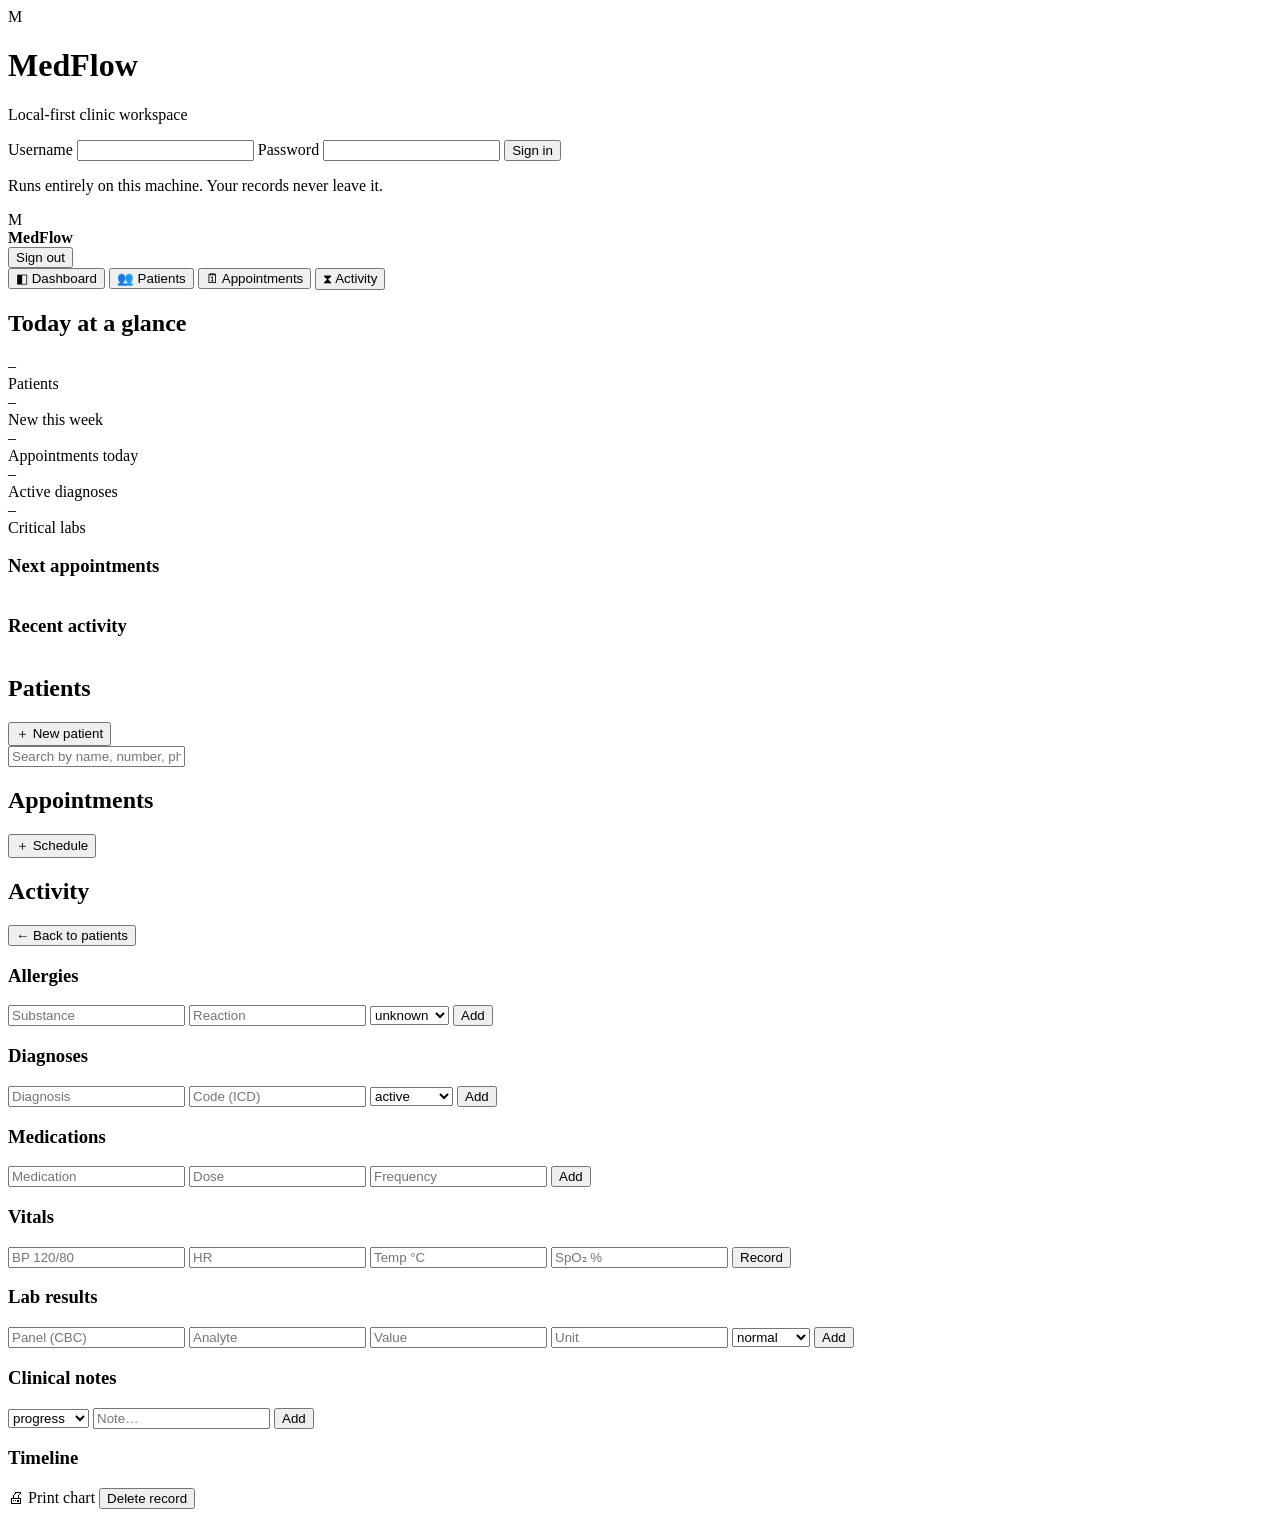
==== app/server/web/index.html @ 83867f2a "feat(server): FastAPI web face — full JSON API plus a zero-build web client One command, ``python -m" ====
<!DOCTYPE html>
<html lang="en">
<head>
<meta charset="utf-8">
<meta name="viewport" content="width=device-width, initial-scale=1">
<title>MedFlow — Clinic Workspace</title>
<link rel="stylesheet" href="/static/styles.css">
<link rel="icon" href="data:image/svg+xml,<svg xmlns='http://www.w3.org/2000/svg' viewBox='0 0 100 100'><text y='0.9em' font-size='90'>🩺</text></svg>">
</head>
<body>

<!-- ============================== LOGIN ============================== -->
<div id="login-view" class="login-wrap hidden">
  <div class="login-card">
    <div class="brand">
      <div class="brand-mark">M</div>
      <div>
        <h1>MedFlow</h1>
        <p class="muted">Local-first clinic workspace</p>
      </div>
    </div>
    <form id="login-form">
      <label>Username
        <input id="login-user" autocomplete="username" required>
      </label>
      <label>Password
        <input id="login-pass" type="password" autocomplete="current-password" required>
      </label>
      <button class="btn primary full" type="submit">Sign in</button>
      <p id="login-error" class="error hidden"></p>
    </form>
    <p class="muted small">Runs entirely on this machine. Your records never leave it.</p>
  </div>
</div>

<!-- ============================== APP ================================ -->
<div id="app-view" class="hidden">
  <header class="topbar">
    <div class="brand small-brand">
      <div class="brand-mark">M</div>
      <strong>MedFlow</strong>
      <span id="facility-label" class="muted"></span>
    </div>
    <div class="top-actions">
      <span id="whoami" class="muted"></span>
      <button id="btn-logout" class="btn ghost">Sign out</button>
    </div>
  </header>

  <div class="shell">
    <nav class="sidebar">
      <button class="nav-btn active" data-view="dashboard">◧ Dashboard</button>
      <button class="nav-btn" data-view="patients">👥 Patients</button>
      <button class="nav-btn" data-view="appointments">🗓 Appointments</button>
      <button class="nav-btn" data-view="activity">⧗ Activity</button>
      <div class="spacer"></div>
      <div id="perm-note" class="muted small"></div>
    </nav>

    <main id="main">

      <!-- DASHBOARD -->
      <section id="view-dashboard" class="view">
        <h2>Today at a glance</h2>
        <div class="stat-grid">
          <div class="stat"><div class="stat-num" id="st-total">–</div><div class="muted">Patients</div></div>
          <div class="stat"><div class="stat-num" id="st-week">–</div><div class="muted">New this week</div></div>
          <div class="stat"><div class="stat-num" id="st-appts">–</div><div class="muted">Appointments today</div></div>
          <div class="stat"><div class="stat-num" id="st-dx">–</div><div class="muted">Active diagnoses</div></div>
          <div class="stat"><div class="stat-num" id="st-crit">–</div><div class="muted">Critical labs</div></div>
        </div>
        <div class="two-col">
          <div class="card">
            <h3>Next appointments</h3>
            <table id="dash-appts" class="table"></table>
          </div>
          <div class="card">
            <h3>Recent activity</h3>
            <table id="dash-activity" class="table"></table>
          </div>
        </div>
      </section>

      <!-- PATIENTS -->
      <section id="view-patients" class="view hidden">
        <div class="row-between">
          <h2>Patients</h2>
          <button id="btn-new-patient" class="btn primary">＋ New patient</button>
        </div>
        <input id="patient-search" class="search" placeholder="Search by name, number, phone or diagnosis…">
        <table id="patients-table" class="table"></table>
      </section>

      <!-- APPOINTMENTS -->
      <section id="view-appointments" class="view hidden">
        <div class="row-between">
          <h2>Appointments</h2>
          <button id="btn-new-appt" class="btn primary">＋ Schedule</button>
        </div>
        <table id="appts-table" class="table"></table>
      </section>

      <!-- ACTIVITY -->
      <section id="view-activity" class="view hidden">
        <h2>Activity</h2>
        <table id="activity-table" class="table"></table>
      </section>

      <!-- PATIENT DETAIL -->
      <section id="view-chart" class="view hidden">
        <button class="btn ghost" id="btn-back">← Back to patients</button>
        <div id="chart-head"></div>
        <div class="two-col">
          <div>
            <div class="card">
              <h3>Allergies</h3>
              <ul id="chart-allergies" class="list"></ul>
              <form class="inline-form" data-add="allergies">
                <input name="substance" placeholder="Substance" required>
                <input name="reaction" placeholder="Reaction">
                <select name="severity">
                  <option>mild</option><option>moderate</option>
                  <option>severe</option><option selected>unknown</option>
                </select>
                <button class="btn">Add</button>
              </form>
            </div>
            <div class="card">
              <h3>Diagnoses</h3>
              <ul id="chart-diagnoses" class="list"></ul>
              <form class="inline-form" data-add="diagnoses">
                <input name="description" placeholder="Diagnosis" required>
                <input name="code" placeholder="Code (ICD)">
                <select name="status">
                  <option selected>active</option><option>chronic</option>
                  <option>suspected</option><option>resolved</option>
                </select>
                <button class="btn">Add</button>
              </form>
            </div>
            <div class="card">
              <h3>Medications</h3>
              <ul id="chart-medications" class="list"></ul>
              <form class="inline-form" data-add="medications">
                <input name="name" placeholder="Medication" required>
                <input name="dose" placeholder="Dose">
                <input name="frequency" placeholder="Frequency">
                <button class="btn">Add</button>
              </form>
            </div>
          </div>
          <div>
            <div class="card">
              <h3>Vitals</h3>
              <ul id="chart-vitals" class="list"></ul>
              <form class="inline-form" data-add="vitals">
                <input name="blood_pressure" placeholder="BP 120/80">
                <input name="heart_rate" placeholder="HR">
                <input name="temperature_c" placeholder="Temp °C">
                <input name="oxygen_saturation" placeholder="SpO₂ %">
                <button class="btn">Record</button>
              </form>
            </div>
            <div class="card">
              <h3>Lab results</h3>
              <ul id="chart-lab_results" class="list"></ul>
              <form class="inline-form" data-add="lab_results">
                <input name="panel" placeholder="Panel (CBC)" required>
                <input name="analyte" placeholder="Analyte" required>
                <input name="value" placeholder="Value">
                <input name="unit" placeholder="Unit">
                <select name="flag">
                  <option selected>normal</option><option>abnormal</option>
                  <option>critical</option>
                </select>
                <button class="btn">Add</button>
              </form>
            </div>
            <div class="card">
              <h3>Clinical notes</h3>
              <ul id="chart-notes" class="list"></ul>
              <form class="inline-form" data-add="notes">
                <select name="category">
                  <option selected>progress</option><option>radiology</option>
                  <option>pharmacy</option><option>discharge</option>
                </select>
                <input name="body" placeholder="Note…" required>
                <button class="btn">Add</button>
              </form>
            </div>
            <div class="card">
              <h3>Timeline</h3>
              <ul id="chart-timeline" class="list"></ul>
            </div>
          </div>
        </div>
        <div class="row-end">
          <a id="chart-print" class="btn" target="_blank">🖨 Print chart</a>
          <button id="btn-delete-patient" class="btn danger">Delete record</button>
        </div>
      </section>
    </main>
  </div>
</div>

<!-- ============================== DIALOGS ============================ -->
<dialog id="dlg-patient">
  <form method="dialog" id="form-patient" class="dlg-form">
    <h3 id="dlg-patient-title">New patient</h3>
    <div class="grid2">
      <label>Full name<input name="name" required></label>
      <label>Age<input name="age" type="number" min="0" max="130"></label>
      <label>Sex
        <select name="sex"><option value=""></option>
          <option>female</option><option>male</option><option>other</option>
        </select>
      </label>
      <label>Date of birth<input name="date_of_birth" type="date"></label>
      <label>Phone<input name="phone"></label>
      <label>Email<input name="email" type="email"></label>
      <label>Blood pressure<input name="blood_pressure" placeholder="120/80"></label>
      <label>Heart rate<input name="heart_rate" type="number"></label>
      <label>Weight (kg)<input name="weight" type="number" step="0.1"></label>
    </div>
    <label>Medical history<textarea name="medical_history" rows="3"></textarea></label>
    <label>Diagnosis<textarea name="diagnosis" rows="2"></textarea></label>
    <label>Notes<textarea name="notes" rows="2"></textarea></label>
    <p class="error hidden" id="form-patient-error"></p>
    <div class="row-end">
      <button value="cancel" class="btn ghost">Cancel</button>
      <button value="ok" id="btn-save-patient" class="btn primary">Save patient</button>
    </div>
  </form>
</dialog>

<dialog id="dlg-appointment">
  <form method="dialog" id="form-appointment" class="dlg-form">
    <h3>Schedule appointment</h3>
    <label>Patient ID<input name="patient_id" type="number" required placeholder="Patient #"></label>
    <label>When<input name="scheduled_at" type="datetime-local" required></label>
    <label>Provider<input name="provider"></label>
    <label>Reason<input name="reason"></label>
    <p class="error hidden" id="form-appointment-error"></p>
    <div class="row-end">
      <button value="cancel" class="btn ghost">Cancel</button>
      <button value="ok" class="btn primary">Schedule</button>
    </div>
  </form>
</dialog>

<script src="/static/app.js"></script>
</body>
</html>
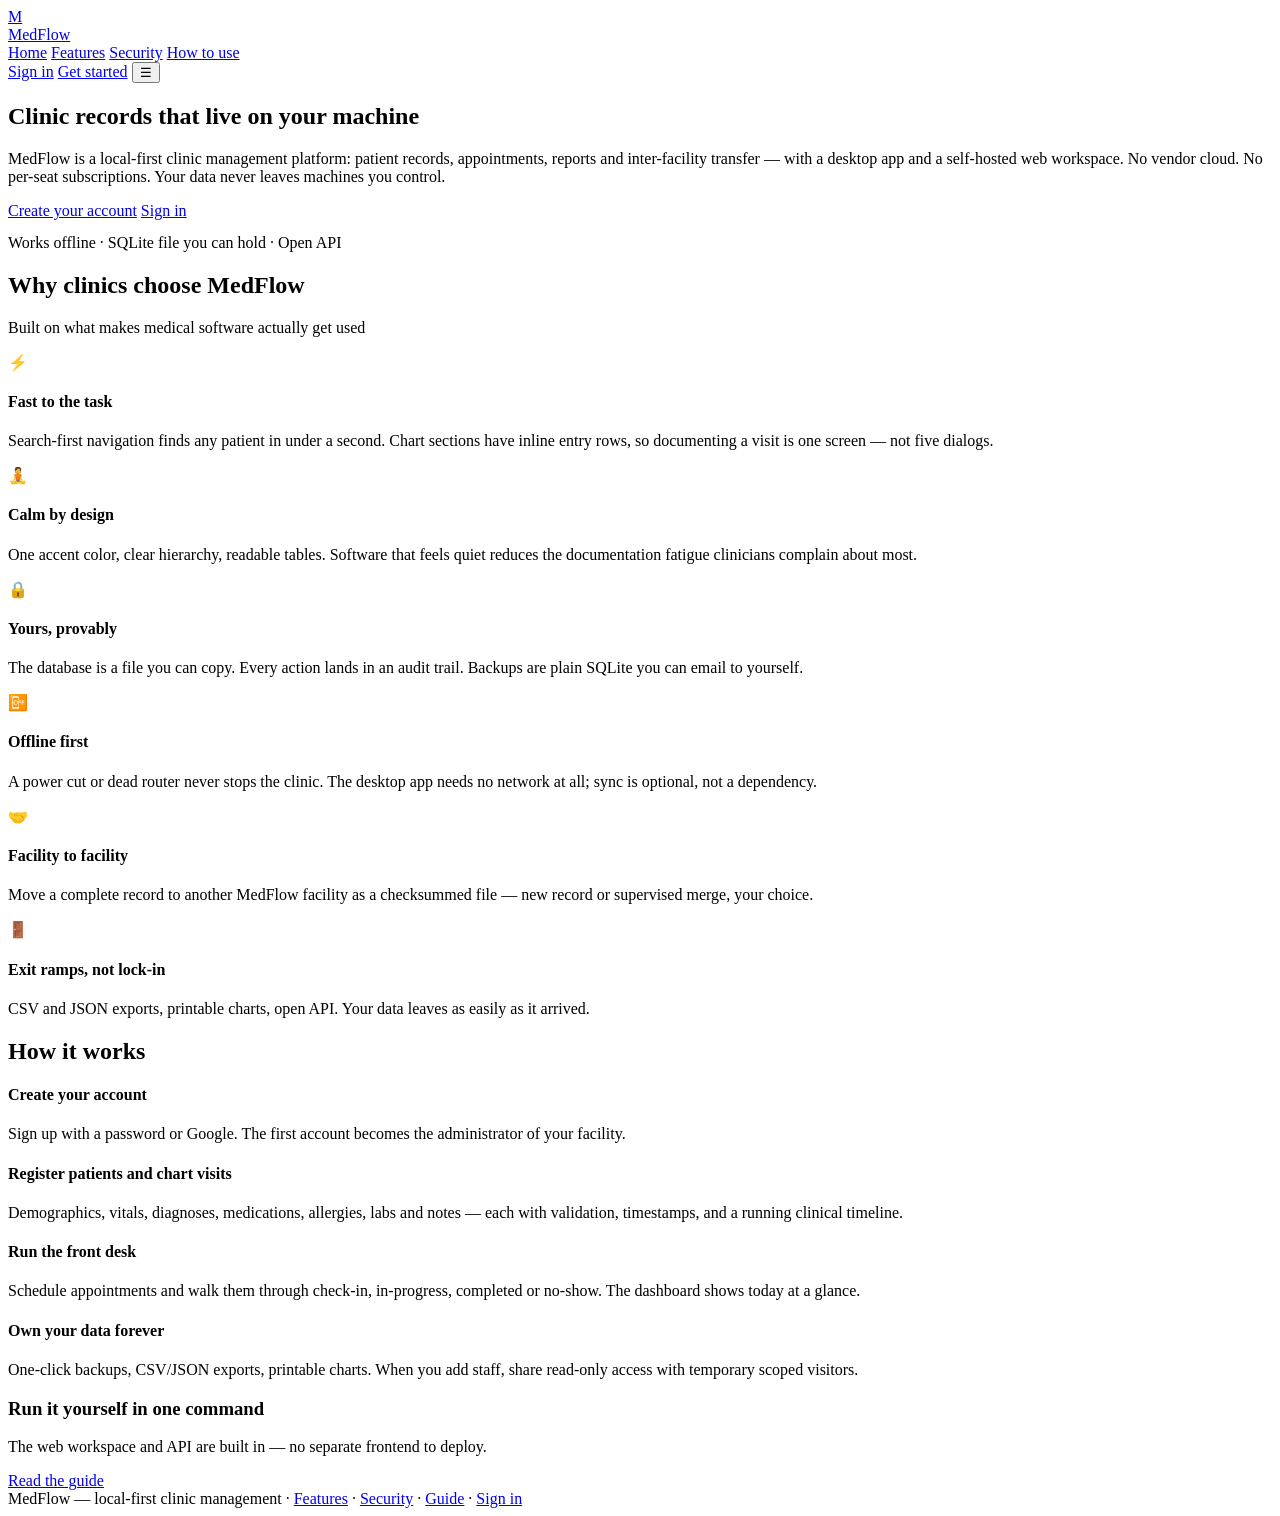
==== commit 57b013f8: "feat(access): public site, self-service signup, Google sign-in, and temporary scoped visitors The pr" ====
--- a/app/server/web/index.html
+++ b/app/server/web/index.html
@@ -3,251 +3,91 @@
 <head>
 <meta charset="utf-8">
 <meta name="viewport" content="width=device-width, initial-scale=1">
-<title>MedFlow — Clinic Workspace</title>
+<title>MedFlow — Local-first clinic management</title>
+<meta name="description" content="MedFlow is a local-first clinic management platform: patient records, appointments, reports and inter-facility transfer — on your machine, no vendor cloud.">
 <link rel="stylesheet" href="/static/styles.css">
-<link rel="icon" href="data:image/svg+xml,<svg xmlns='http://www.w3.org/2000/svg' viewBox='0 0 100 100'><text y='0.9em' font-size='90'>🩺</text></svg>">
 </head>
 <body>
 
-<!-- ============================== LOGIN ============================== -->
-<div id="login-view" class="login-wrap hidden">
-  <div class="login-card">
-    <div class="brand">
-      <div class="brand-mark">M</div>
-      <div>
-        <h1>MedFlow</h1>
-        <p class="muted">Local-first clinic workspace</p>
-      </div>
+<div id="sidebar-root"></div>
+
+<header class="site-header">
+  <a class="brand" href="/">
+    <div class="brand-mark">M</div>
+    <span class="brand-name">MedFlow</span>
+  </a>
+  <nav class="topnav">
+    <a href="/" class="active">Home</a>
+    <a href="/features">Features</a>
+    <a href="/security">Security</a>
+    <a href="/guide">How to use</a>
+  </nav>
+  <div class="site-cta">
+    <a class="btn ghost" href="/login">Sign in</a>
+    <a class="btn primary" href="/signup">Get started</a>
+    <button class="menu-btn" id="menu-btn" aria-label="Open menu">☰</button>
+  </div>
+</header>
+
+<section class="hero">
+  <h1>Clinic records that live on your machine</h1>
+  <p class="lede">MedFlow is a local-first clinic management platform: patient records,
+     appointments, reports and inter-facility transfer — with a desktop app and a
+     self-hosted web workspace. No vendor cloud. No per-seat subscriptions.
+     Your data never leaves machines you control.</p>
+  <div class="cta-row">
+    <a class="btn primary big" href="/signup">Create your account</a>
+    <a class="btn big" href="/login">Sign in</a>
+  </div>
+  <p class="muted small" style="margin-top:14px">
+    Works offline · SQLite file you can hold · Open API</p>
+</section>
+
+<div class="page">
+  <h2 class="section-title">Why clinics choose MedFlow</h2>
+  <p class="section-sub">Built on what makes medical software actually get used</p>
+  <div class="grid3">
+    <div class="card"><div class="ico">⚡</div><h4>Fast to the task</h4>
+      <p>Search-first navigation finds any patient in under a second. Chart sections have inline entry rows, so documenting a visit is one screen — not five dialogs.</p></div>
+    <div class="card"><div class="ico">🧘</div><h4>Calm by design</h4>
+      <p>One accent color, clear hierarchy, readable tables. Software that feels quiet reduces the documentation fatigue clinicians complain about most.</p></div>
+    <div class="card"><div class="ico">🔒</div><h4>Yours, provably</h4>
+      <p>The database is a file you can copy. Every action lands in an audit trail. Backups are plain SQLite you can email to yourself.</p></div>
+    <div class="card"><div class="ico">📴</div><h4>Offline first</h4>
+      <p>A power cut or dead router never stops the clinic. The desktop app needs no network at all; sync is optional, not a dependency.</p></div>
+    <div class="card"><div class="ico">🤝</div><h4>Facility to facility</h4>
+      <p>Move a complete record to another MedFlow facility as a checksummed file — new record or supervised merge, your choice.</p></div>
+    <div class="card"><div class="ico">🚪</div><h4>Exit ramps, not lock-in</h4>
+      <p>CSV and JSON exports, printable charts, open API. Your data leaves as easily as it arrived.</p></div>
+  </div>
+
+  <h2 class="section-title">How it works</h2>
+  <div class="steps">
+    <div class="step"><div><h4>Create your account</h4>
+      <p>Sign up with a password or Google. The first account becomes the administrator of your facility.</p></div></div>
+    <div class="step"><div><h4>Register patients and chart visits</h4>
+      <p>Demographics, vitals, diagnoses, medications, allergies, labs and notes — each with validation, timestamps, and a running clinical timeline.</p></div></div>
+    <div class="step"><div><h4>Run the front desk</h4>
+      <p>Schedule appointments and walk them through check-in, in-progress, completed or no-show. The dashboard shows today at a glance.</p></div></div>
+    <div class="step"><div><h4>Own your data forever</h4>
+      <p>One-click backups, CSV/JSON exports, printable charts. When you add staff, share read-only access with temporary scoped visitors.</p></div></div>
+  </div>
+
+  <div class="banner">
+    <div>
+      <h3>Run it yourself in one command</h3>
+      <p>The web workspace and API are built in — no separate frontend to deploy.</p>
     </div>
-    <form id="login-form">
-      <label>Username
-        <input id="login-user" autocomplete="username" required>
-      </label>
-      <label>Password
-        <input id="login-pass" type="password" autocomplete="current-password" required>
-      </label>
-      <button class="btn primary full" type="submit">Sign in</button>
-      <p id="login-error" class="error hidden"></p>
-    </form>
-    <p class="muted small">Runs entirely on this machine. Your records never leave it.</p>
+    <a class="btn" href="/guide">Read the guide</a>
   </div>
 </div>
 
-<!-- ============================== APP ================================ -->
-<div id="app-view" class="hidden">
-  <header class="topbar">
-    <div class="brand small-brand">
-      <div class="brand-mark">M</div>
-      <strong>MedFlow</strong>
-      <span id="facility-label" class="muted"></span>
-    </div>
-    <div class="top-actions">
-      <span id="whoami" class="muted"></span>
-      <button id="btn-logout" class="btn ghost">Sign out</button>
-    </div>
-  </header>
+<footer class="site-footer">
+  MedFlow — local-first clinic management · <a href="/features">Features</a> ·
+  <a href="/security">Security</a> · <a href="/guide">Guide</a> ·
+  <a href="/login">Sign in</a>
+</footer>
 
-  <div class="shell">
-    <nav class="sidebar">
-      <button class="nav-btn active" data-view="dashboard">◧ Dashboard</button>
-      <button class="nav-btn" data-view="patients">👥 Patients</button>
-      <button class="nav-btn" data-view="appointments">🗓 Appointments</button>
-      <button class="nav-btn" data-view="activity">⧗ Activity</button>
-      <div class="spacer"></div>
-      <div id="perm-note" class="muted small"></div>
-    </nav>
-
-    <main id="main">
-
-      <!-- DASHBOARD -->
-      <section id="view-dashboard" class="view">
-        <h2>Today at a glance</h2>
-        <div class="stat-grid">
-          <div class="stat"><div class="stat-num" id="st-total">–</div><div class="muted">Patients</div></div>
-          <div class="stat"><div class="stat-num" id="st-week">–</div><div class="muted">New this week</div></div>
-          <div class="stat"><div class="stat-num" id="st-appts">–</div><div class="muted">Appointments today</div></div>
-          <div class="stat"><div class="stat-num" id="st-dx">–</div><div class="muted">Active diagnoses</div></div>
-          <div class="stat"><div class="stat-num" id="st-crit">–</div><div class="muted">Critical labs</div></div>
-        </div>
-        <div class="two-col">
-          <div class="card">
-            <h3>Next appointments</h3>
-            <table id="dash-appts" class="table"></table>
-          </div>
-          <div class="card">
-            <h3>Recent activity</h3>
-            <table id="dash-activity" class="table"></table>
-          </div>
-        </div>
-      </section>
-
-      <!-- PATIENTS -->
-      <section id="view-patients" class="view hidden">
-        <div class="row-between">
-          <h2>Patients</h2>
-          <button id="btn-new-patient" class="btn primary">＋ New patient</button>
-        </div>
-        <input id="patient-search" class="search" placeholder="Search by name, number, phone or diagnosis…">
-        <table id="patients-table" class="table"></table>
-      </section>
-
-      <!-- APPOINTMENTS -->
-      <section id="view-appointments" class="view hidden">
-        <div class="row-between">
-          <h2>Appointments</h2>
-          <button id="btn-new-appt" class="btn primary">＋ Schedule</button>
-        </div>
-        <table id="appts-table" class="table"></table>
-      </section>
-
-      <!-- ACTIVITY -->
-      <section id="view-activity" class="view hidden">
-        <h2>Activity</h2>
-        <table id="activity-table" class="table"></table>
-      </section>
-
-      <!-- PATIENT DETAIL -->
-      <section id="view-chart" class="view hidden">
-        <button class="btn ghost" id="btn-back">← Back to patients</button>
-        <div id="chart-head"></div>
-        <div class="two-col">
-          <div>
-            <div class="card">
-              <h3>Allergies</h3>
-              <ul id="chart-allergies" class="list"></ul>
-              <form class="inline-form" data-add="allergies">
-                <input name="substance" placeholder="Substance" required>
-                <input name="reaction" placeholder="Reaction">
-                <select name="severity">
-                  <option>mild</option><option>moderate</option>
-                  <option>severe</option><option selected>unknown</option>
-                </select>
-                <button class="btn">Add</button>
-              </form>
-            </div>
-            <div class="card">
-              <h3>Diagnoses</h3>
-              <ul id="chart-diagnoses" class="list"></ul>
-              <form class="inline-form" data-add="diagnoses">
-                <input name="description" placeholder="Diagnosis" required>
-                <input name="code" placeholder="Code (ICD)">
-                <select name="status">
-                  <option selected>active</option><option>chronic</option>
-                  <option>suspected</option><option>resolved</option>
-                </select>
-                <button class="btn">Add</button>
-              </form>
-            </div>
-            <div class="card">
-              <h3>Medications</h3>
-              <ul id="chart-medications" class="list"></ul>
-              <form class="inline-form" data-add="medications">
-                <input name="name" placeholder="Medication" required>
-                <input name="dose" placeholder="Dose">
-                <input name="frequency" placeholder="Frequency">
-                <button class="btn">Add</button>
-              </form>
-            </div>
-          </div>
-          <div>
-            <div class="card">
-              <h3>Vitals</h3>
-              <ul id="chart-vitals" class="list"></ul>
-              <form class="inline-form" data-add="vitals">
-                <input name="blood_pressure" placeholder="BP 120/80">
-                <input name="heart_rate" placeholder="HR">
-                <input name="temperature_c" placeholder="Temp °C">
-                <input name="oxygen_saturation" placeholder="SpO₂ %">
-                <button class="btn">Record</button>
-              </form>
-            </div>
-            <div class="card">
-              <h3>Lab results</h3>
-              <ul id="chart-lab_results" class="list"></ul>
-              <form class="inline-form" data-add="lab_results">
-                <input name="panel" placeholder="Panel (CBC)" required>
-                <input name="analyte" placeholder="Analyte" required>
-                <input name="value" placeholder="Value">
-                <input name="unit" placeholder="Unit">
-                <select name="flag">
-                  <option selected>normal</option><option>abnormal</option>
-                  <option>critical</option>
-                </select>
-                <button class="btn">Add</button>
-              </form>
-            </div>
-            <div class="card">
-              <h3>Clinical notes</h3>
-              <ul id="chart-notes" class="list"></ul>
-              <form class="inline-form" data-add="notes">
-                <select name="category">
-                  <option selected>progress</option><option>radiology</option>
-                  <option>pharmacy</option><option>discharge</option>
-                </select>
-                <input name="body" placeholder="Note…" required>
-                <button class="btn">Add</button>
-              </form>
-            </div>
-            <div class="card">
-              <h3>Timeline</h3>
-              <ul id="chart-timeline" class="list"></ul>
-            </div>
-          </div>
-        </div>
-        <div class="row-end">
-          <a id="chart-print" class="btn" target="_blank">🖨 Print chart</a>
-          <button id="btn-delete-patient" class="btn danger">Delete record</button>
-        </div>
-      </section>
-    </main>
-  </div>
-</div>
-
-<!-- ============================== DIALOGS ============================ -->
-<dialog id="dlg-patient">
-  <form method="dialog" id="form-patient" class="dlg-form">
-    <h3 id="dlg-patient-title">New patient</h3>
-    <div class="grid2">
-      <label>Full name<input name="name" required></label>
-      <label>Age<input name="age" type="number" min="0" max="130"></label>
-      <label>Sex
-        <select name="sex"><option value=""></option>
-          <option>female</option><option>male</option><option>other</option>
-        </select>
-      </label>
-      <label>Date of birth<input name="date_of_birth" type="date"></label>
-      <label>Phone<input name="phone"></label>
-      <label>Email<input name="email" type="email"></label>
-      <label>Blood pressure<input name="blood_pressure" placeholder="120/80"></label>
-      <label>Heart rate<input name="heart_rate" type="number"></label>
-      <label>Weight (kg)<input name="weight" type="number" step="0.1"></label>
-    </div>
-    <label>Medical history<textarea name="medical_history" rows="3"></textarea></label>
-    <label>Diagnosis<textarea name="diagnosis" rows="2"></textarea></label>
-    <label>Notes<textarea name="notes" rows="2"></textarea></label>
-    <p class="error hidden" id="form-patient-error"></p>
-    <div class="row-end">
-      <button value="cancel" class="btn ghost">Cancel</button>
-      <button value="ok" id="btn-save-patient" class="btn primary">Save patient</button>
-    </div>
-  </form>
-</dialog>
-
-<dialog id="dlg-appointment">
-  <form method="dialog" id="form-appointment" class="dlg-form">
-    <h3>Schedule appointment</h3>
-    <label>Patient ID<input name="patient_id" type="number" required placeholder="Patient #"></label>
-    <label>When<input name="scheduled_at" type="datetime-local" required></label>
-    <label>Provider<input name="provider"></label>
-    <label>Reason<input name="reason"></label>
-    <p class="error hidden" id="form-appointment-error"></p>
-    <div class="row-end">
-      <button value="cancel" class="btn ghost">Cancel</button>
-      <button value="ok" class="btn primary">Schedule</button>
-    </div>
-  </form>
-</dialog>
-
-<script src="/static/app.js"></script>
+<script src="/static/site.js"></script>
 </body>
 </html>
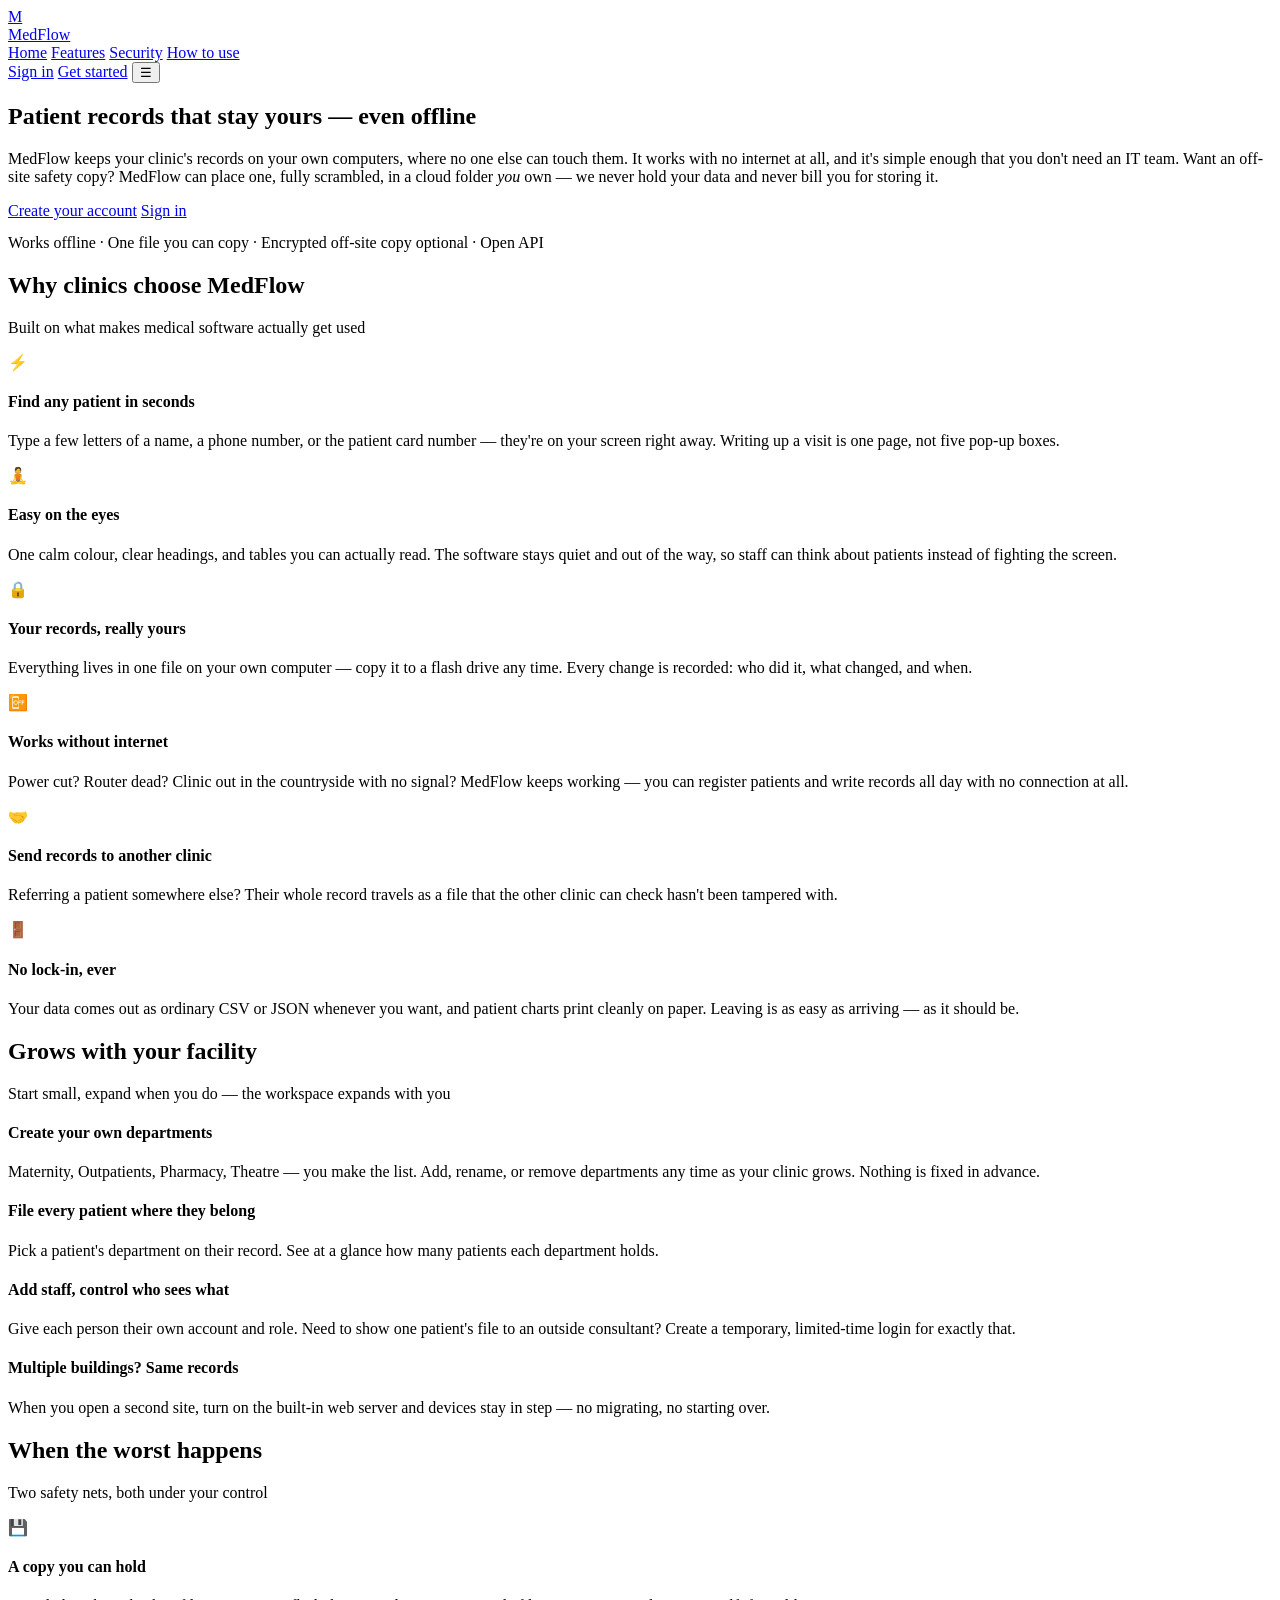
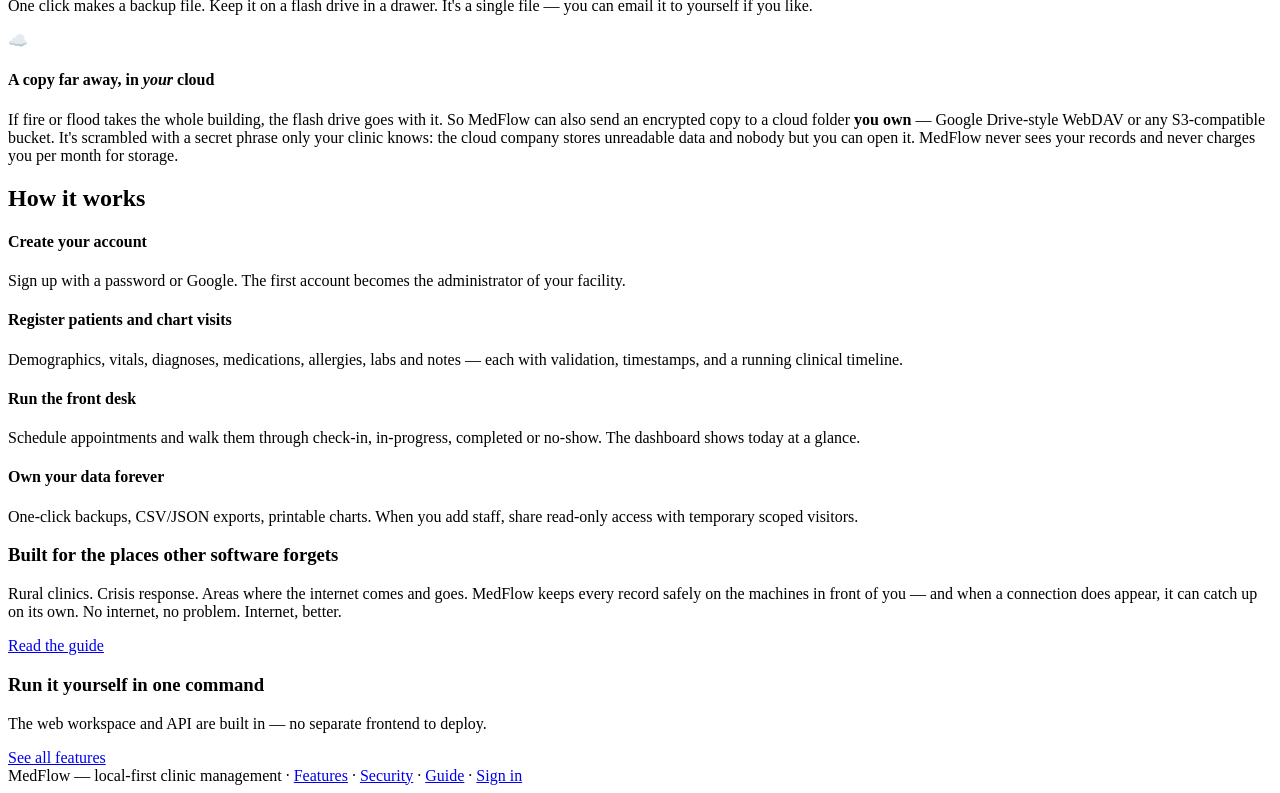
==== commit 37ae9a95: "feat(growth): sessions that fit the clinic, custom departments, and an off-site encrypted safety net" ====
--- a/app/server/web/index.html
+++ b/app/server/web/index.html
@@ -30,35 +30,58 @@
 </header>
 
 <section class="hero">
-  <h1>Clinic records that live on your machine</h1>
-  <p class="lede">MedFlow is a local-first clinic management platform: patient records,
-     appointments, reports and inter-facility transfer — with a desktop app and a
-     self-hosted web workspace. No vendor cloud. No per-seat subscriptions.
-     Your data never leaves machines you control.</p>
+  <h1>Patient records that stay yours — even offline</h1>
+  <p class="lede">MedFlow keeps your clinic's records on your own computers, where
+     no one else can touch them. It works with no internet at all, and it's
+     simple enough that you don't need an IT team. Want an off-site safety
+     copy? MedFlow can place one, fully scrambled, in a cloud folder
+     <em>you</em> own — we never hold your data and never bill you for storing it.</p>
   <div class="cta-row">
     <a class="btn primary big" href="/signup">Create your account</a>
     <a class="btn big" href="/login">Sign in</a>
   </div>
   <p class="muted small" style="margin-top:14px">
-    Works offline · SQLite file you can hold · Open API</p>
+    Works offline · One file you can copy · Encrypted off-site copy optional · Open API</p>
 </section>
 
 <div class="page">
   <h2 class="section-title">Why clinics choose MedFlow</h2>
   <p class="section-sub">Built on what makes medical software actually get used</p>
   <div class="grid3">
-    <div class="card"><div class="ico">⚡</div><h4>Fast to the task</h4>
-      <p>Search-first navigation finds any patient in under a second. Chart sections have inline entry rows, so documenting a visit is one screen — not five dialogs.</p></div>
-    <div class="card"><div class="ico">🧘</div><h4>Calm by design</h4>
-      <p>One accent color, clear hierarchy, readable tables. Software that feels quiet reduces the documentation fatigue clinicians complain about most.</p></div>
-    <div class="card"><div class="ico">🔒</div><h4>Yours, provably</h4>
-      <p>The database is a file you can copy. Every action lands in an audit trail. Backups are plain SQLite you can email to yourself.</p></div>
-    <div class="card"><div class="ico">📴</div><h4>Offline first</h4>
-      <p>A power cut or dead router never stops the clinic. The desktop app needs no network at all; sync is optional, not a dependency.</p></div>
-    <div class="card"><div class="ico">🤝</div><h4>Facility to facility</h4>
-      <p>Move a complete record to another MedFlow facility as a checksummed file — new record or supervised merge, your choice.</p></div>
-    <div class="card"><div class="ico">🚪</div><h4>Exit ramps, not lock-in</h4>
-      <p>CSV and JSON exports, printable charts, open API. Your data leaves as easily as it arrived.</p></div>
+    <div class="card"><div class="ico">⚡</div><h4>Find any patient in seconds</h4>
+      <p>Type a few letters of a name, a phone number, or the patient card number — they're on your screen right away. Writing up a visit is one page, not five pop-up boxes.</p></div>
+    <div class="card"><div class="ico">🧘</div><h4>Easy on the eyes</h4>
+      <p>One calm colour, clear headings, and tables you can actually read. The software stays quiet and out of the way, so staff can think about patients instead of fighting the screen.</p></div>
+    <div class="card"><div class="ico">🔒</div><h4>Your records, really yours</h4>
+      <p>Everything lives in one file on your own computer — copy it to a flash drive any time. Every change is recorded: who did it, what changed, and when.</p></div>
+    <div class="card"><div class="ico">📴</div><h4>Works without internet</h4>
+      <p>Power cut? Router dead? Clinic out in the countryside with no signal? MedFlow keeps working — you can register patients and write records all day with no connection at all.</p></div>
+    <div class="card"><div class="ico">🤝</div><h4>Send records to another clinic</h4>
+      <p>Referring a patient somewhere else? Their whole record travels as a file that the other clinic can check hasn't been tampered with.</p></div>
+    <div class="card"><div class="ico">🚪</div><h4>No lock-in, ever</h4>
+      <p>Your data comes out as ordinary CSV or JSON whenever you want, and patient charts print cleanly on paper. Leaving is as easy as arriving — as it should be.</p></div>
+  </div>
+
+  <h2 class="section-title">Grows with your facility</h2>
+  <p class="section-sub">Start small, expand when you do — the workspace expands with you</p>
+  <div class="steps">
+    <div class="step"><div><h4>Create your own departments</h4>
+      <p>Maternity, Outpatients, Pharmacy, Theatre — you make the list. Add, rename, or remove departments any time as your clinic grows. Nothing is fixed in advance.</p></div></div>
+    <div class="step"><div><h4>File every patient where they belong</h4>
+      <p>Pick a patient's department on their record. See at a glance how many patients each department holds.</p></div></div>
+    <div class="step"><div><h4>Add staff, control who sees what</h4>
+      <p>Give each person their own account and role. Need to show one patient's file to an outside consultant? Create a temporary, limited-time login for exactly that.</p></div></div>
+    <div class="step"><div><h4>Multiple buildings? Same records</h4>
+      <p>When you open a second site, turn on the built-in web server and devices stay in step — no migrating, no starting over.</p></div></div>
+  </div>
+
+  <h2 class="section-title">When the worst happens</h2>
+  <p class="section-sub">Two safety nets, both under your control</p>
+  <div class="grid2wide">
+    <div class="card"><div class="ico">💾</div><h4>A copy you can hold</h4>
+      <p>One click makes a backup file. Keep it on a flash drive in a drawer. It's a single file — you can email it to yourself if you like.</p></div>
+    <div class="card"><div class="ico">☁️</div><h4>A copy far away, in <em>your</em> cloud</h4>
+      <p>If fire or flood takes the whole building, the flash drive goes with it. So MedFlow can also send an encrypted copy to a cloud folder <strong>you own</strong> — Google Drive-style WebDAV or any S3-compatible bucket. It's scrambled with a secret phrase only your clinic knows: the cloud company stores unreadable data and nobody but you can open it. MedFlow never sees your records and never charges you per month for storage.</p></div>
   </div>
 
   <h2 class="section-title">How it works</h2>
@@ -75,10 +98,21 @@
 
   <div class="banner">
     <div>
+      <h3>Built for the places other software forgets</h3>
+      <p>Rural clinics. Crisis response. Areas where the internet comes and goes.
+         MedFlow keeps every record safely on the machines in front of you —
+         and when a connection does appear, it can catch up on its own.
+         No internet, no problem. Internet, better.</p>
+    </div>
+    <a class="btn" href="/guide">Read the guide</a>
+  </div>
+
+  <div class="banner">
+    <div>
       <h3>Run it yourself in one command</h3>
       <p>The web workspace and API are built in — no separate frontend to deploy.</p>
     </div>
-    <a class="btn" href="/guide">Read the guide</a>
+    <a class="btn" href="/features">See all features</a>
   </div>
 </div>
 
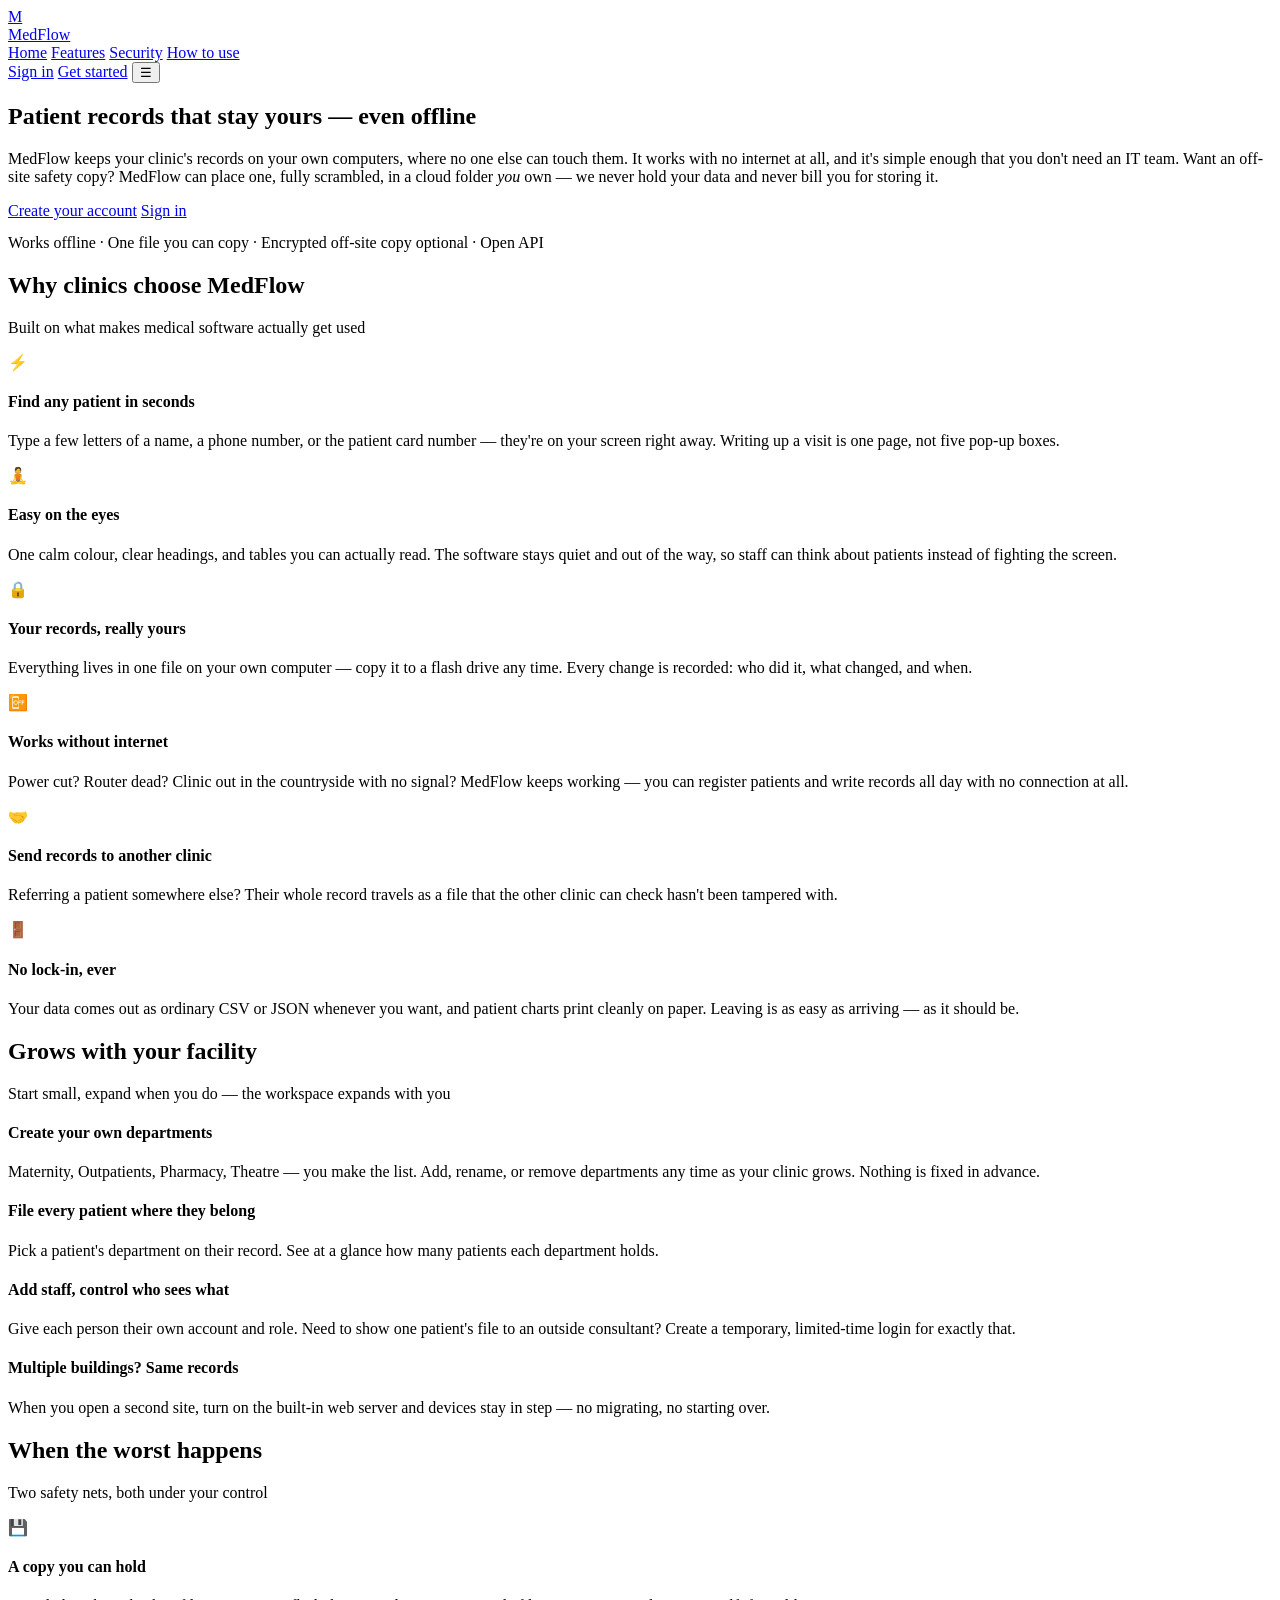
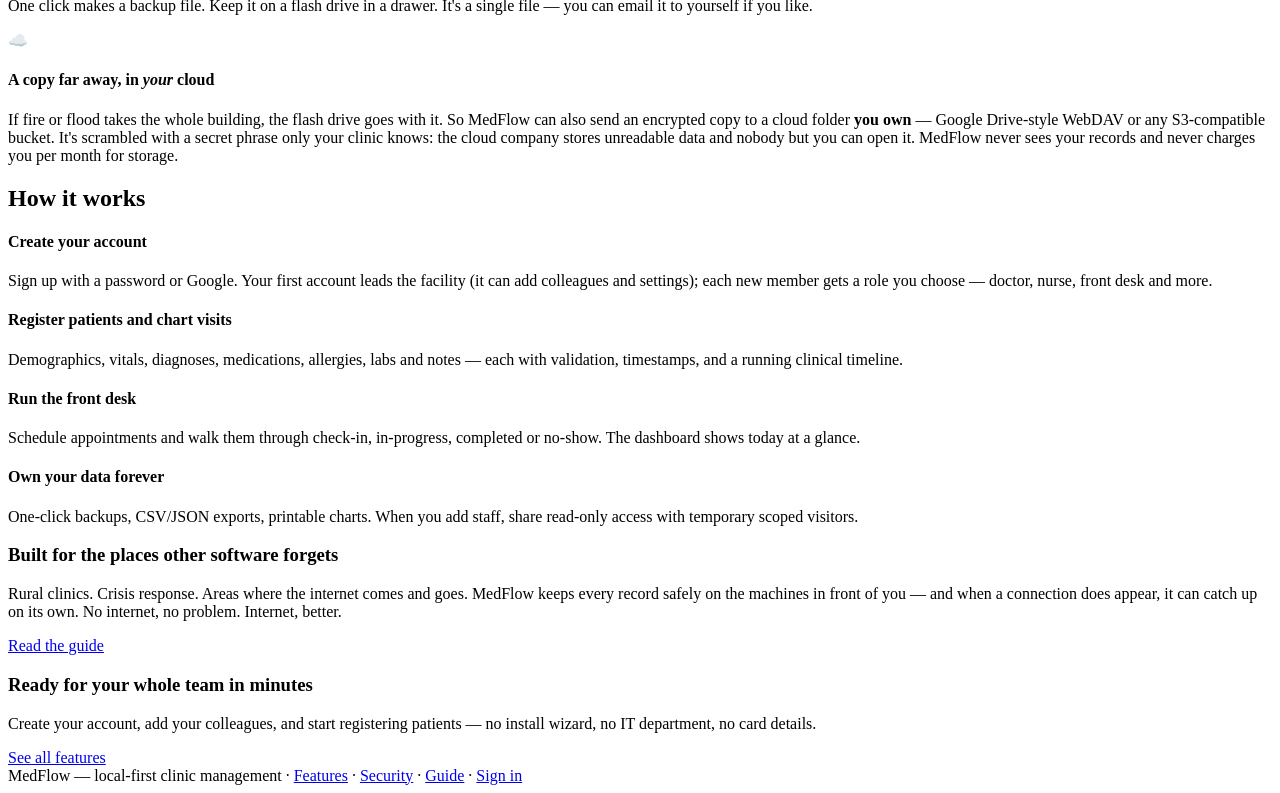
==== commit de207a03: "docs(site): strip developer jargon from visitor-facing pages The guide still opened with venv/pip co" ====
--- a/app/server/web/index.html
+++ b/app/server/web/index.html
@@ -87,7 +87,7 @@
   <h2 class="section-title">How it works</h2>
   <div class="steps">
     <div class="step"><div><h4>Create your account</h4>
-      <p>Sign up with a password or Google. The first account becomes the administrator of your facility.</p></div></div>
+      <p>Sign up with a password or Google. Your first account leads the facility (it can add colleagues and settings); each new member gets a role you choose — doctor, nurse, front desk and more.</p></div></div>
     <div class="step"><div><h4>Register patients and chart visits</h4>
       <p>Demographics, vitals, diagnoses, medications, allergies, labs and notes — each with validation, timestamps, and a running clinical timeline.</p></div></div>
     <div class="step"><div><h4>Run the front desk</h4>
@@ -109,8 +109,8 @@
 
   <div class="banner">
     <div>
-      <h3>Run it yourself in one command</h3>
-      <p>The web workspace and API are built in — no separate frontend to deploy.</p>
+      <h3>Ready for your whole team in minutes</h3>
+      <p>Create your account, add your colleagues, and start registering patients — no install wizard, no IT department, no card details.</p>
     </div>
     <a class="btn" href="/features">See all features</a>
   </div>
